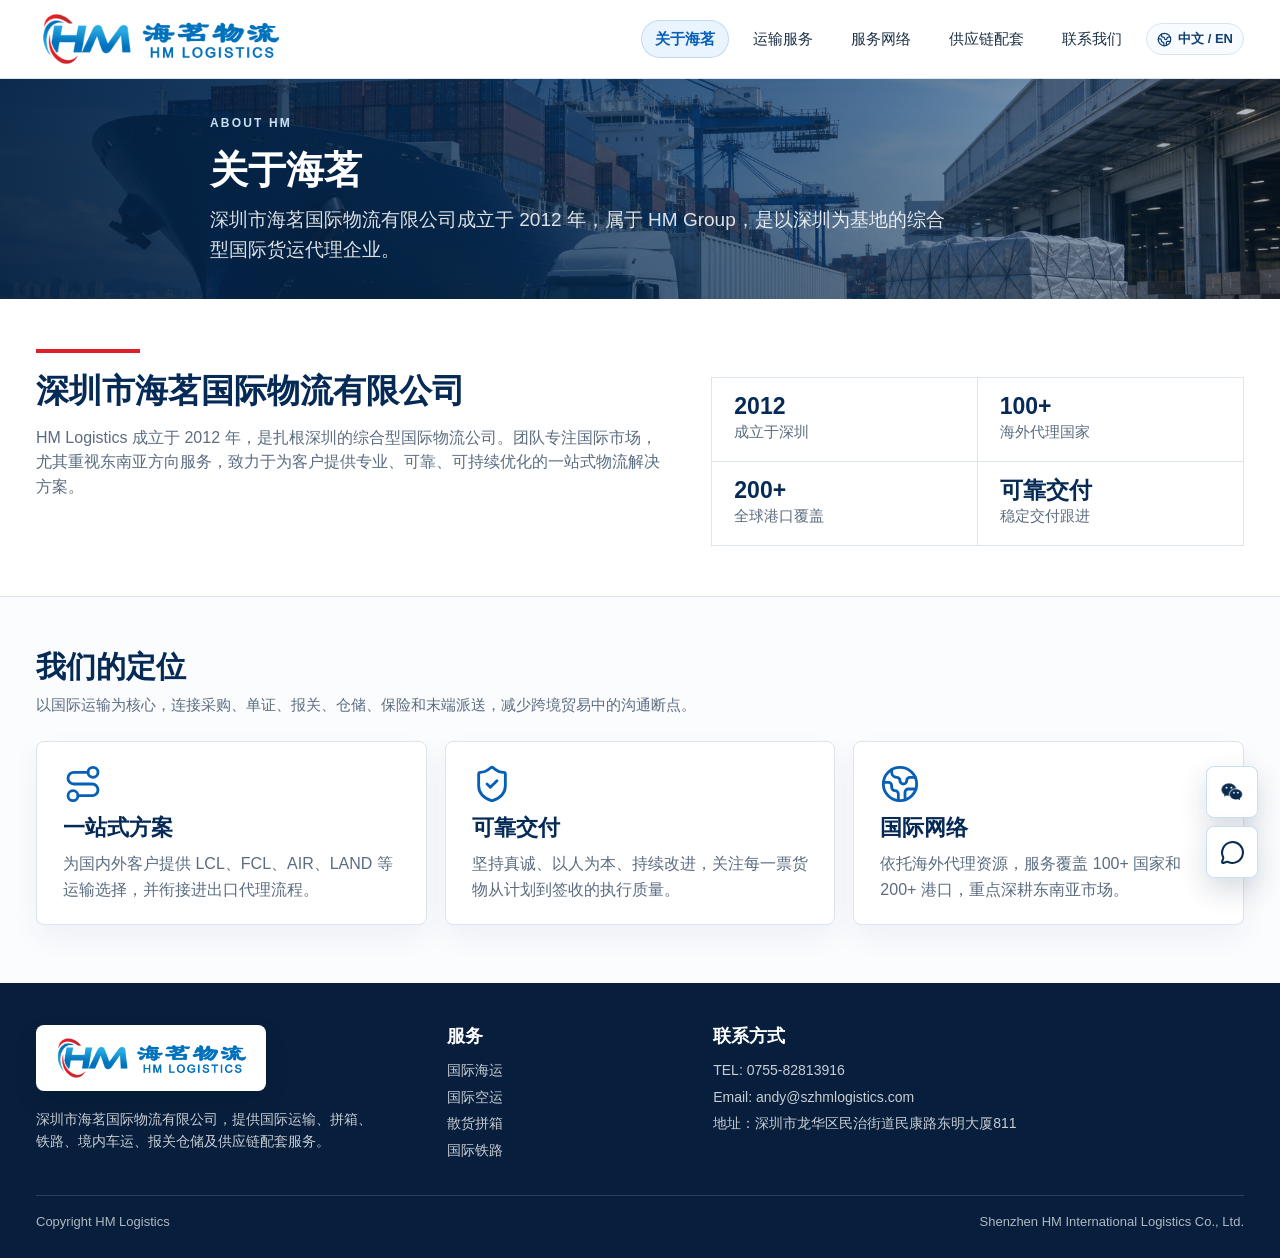
==== about.html @ 0b1e7215 "Publish HM Logistics preview site" ====
<!doctype html>
<html lang="zh-CN">
  <head>
    <meta charset="utf-8" />
    <meta name="viewport" content="width=device-width, initial-scale=1" />
    <title>关于海茗 - HM Logistics</title>
    <meta name="description" content="了解深圳市海茗国际物流有限公司的发展、定位、服务价值和国际货代能力。" />
    <link rel="stylesheet" href="./styles.css?v=20260708-flow5" />
  </head>
  <body data-page="about" data-title-key="titleAbout">
    <header class="site-header" data-header>
      <div class="utility-bar">
        <div class="container utility-inner">
          <a href="contact.html#quote" class="utility-link">
            <i data-lucide="file-pen-line" aria-hidden="true"></i>
            <span data-i18n="utilityQuote">在线询价</span>
          </a>
          <a href="services.html" class="utility-link">
            <i data-lucide="package-search" aria-hidden="true"></i>
            <span data-i18n="utilityTrack">服务范围</span>
          </a>
          <a href="tel:075582813916" class="utility-link strong">
            <i data-lucide="phone" aria-hidden="true"></i>
            <span>0755-82813916</span>
          </a>
          <button class="lang-toggle" type="button" data-lang-toggle>
            <i data-lucide="globe-2" aria-hidden="true"></i>
            <span data-i18n="langLabel">中文 / EN</span>
          </button>
        </div>
      </div>
      <div class="container main-nav">
        <a class="brand" href="index.html" aria-label="HM Logistics">
          <img src="./assets/hm-logo.png" alt="HM Logistics 海茗物流" />
        </a>
        <button class="menu-toggle" type="button" data-menu-toggle aria-label="Open navigation">
          <i data-lucide="menu" aria-hidden="true"></i>
        </button>
        <nav class="nav-links" data-nav>
          <a href="about.html" data-route="about" data-i18n="navAbout">关于海茗</a>
          <a href="services.html" data-route="services" data-i18n="navTransport">运输服务</a>
          <a href="network.html" data-route="network" data-i18n="navNetwork">服务网络</a>
          <a href="support.html" data-route="support" data-i18n="navSupport">供应链配套</a>
          <a href="contact.html" data-route="contact" data-i18n="navContact">联系我们</a>
          <button class="lang-toggle nav-language" type="button" data-lang-toggle>
            <i data-lucide="globe-2" aria-hidden="true"></i>
            <span data-i18n="langLabel">中文 / EN</span>
          </button>
        </nav>
      </div>
    </header>

    <main>
      <section class="page-hero" aria-labelledby="about-title">
        <img class="hero-bg" src="./assets/hero-logistics-network.png" alt="" />
        <div class="hero-shade" aria-hidden="true"></div>
        <div class="container page-hero-inner">
          <p class="eyebrow" data-i18n="aboutEyebrow">ABOUT HM</p>
          <h1 id="about-title" data-i18n="aboutPageTitle">关于海茗</h1>
          <p data-i18n="aboutPageLead">
            深圳市海茗国际物流有限公司成立于 2012 年，属于 HM Group，是以深圳为基地的综合型国际货运代理企业。
          </p>
        </div>
      </section>

      <section class="about-section">
        <div class="container about-grid">
          <div class="about-copy">
            <span class="section-mark"></span>
            <h2 data-i18n="aboutTitle">深圳市海茗国际物流有限公司</h2>
            <p data-i18n="aboutText">
              HM Logistics 成立于 2012 年，是扎根深圳的综合型国际物流公司。团队专注国际市场，尤其重视东南亚方向服务，致力于为客户提供专业、可靠、可持续优化的一站式物流解决方案。
            </p>
          </div>
          <div class="credential-grid">
            <div>
              <strong data-i18n="credentialHistory">2012</strong>
              <span data-i18n="credentialHistoryText">成立于深圳</span>
            </div>
            <div>
              <strong data-i18n="credentialForwarder">100+</strong>
              <span data-i18n="credentialForwarderText">海外代理国家</span>
            </div>
            <div>
              <strong data-i18n="credentialSea">200+</strong>
              <span data-i18n="credentialSeaText">全球港口覆盖</span>
            </div>
            <div>
              <strong data-i18n="credentialValue">可靠交付</strong>
              <span data-i18n="credentialValueText">稳定交付跟进</span>
            </div>
          </div>
        </div>
      </section>

      <section class="services-section">
        <div class="container section-heading">
          <span class="section-mark"></span>
          <div>
            <h2 data-i18n="aboutPositionTitle">我们的定位</h2>
            <p data-i18n="aboutPositionLead">以国际运输为核心，连接采购、单证、报关、仓储、保险和末端派送，减少跨境贸易中的沟通断点。</p>
          </div>
        </div>
        <div class="container value-grid">
          <article>
            <i data-lucide="route" aria-hidden="true"></i>
            <h3 data-i18n="valueOneStop">一站式方案</h3>
            <p data-i18n="valueOneStopText">为国内外客户提供 LCL、FCL、AIR、LAND 等运输选择，并衔接进出口代理流程。</p>
          </article>
          <article>
            <i data-lucide="shield-check" aria-hidden="true"></i>
            <h3 data-i18n="valueReliable">可靠交付</h3>
            <p data-i18n="valueReliableText">坚持真诚、以人为本、持续改进，关注每一票货物从计划到签收的执行质量。</p>
          </article>
          <article>
            <i data-lucide="globe-2" aria-hidden="true"></i>
            <h3 data-i18n="valueGlobal">国际网络</h3>
            <p data-i18n="valueGlobalText">依托海外代理资源，服务覆盖 100+ 国家和 200+ 港口，重点深耕东南亚市场。</p>
          </article>
        </div>
      </section>
    </main>

    <footer class="site-footer">
      <div class="container footer-grid">
        <div>
          <div class="footer-brand">
            <img src="./assets/hm-logo.png" alt="HM Logistics 海茗物流" />
          </div>
          <p data-i18n="footerText">深圳市海茗国际物流有限公司，提供国际运输、拼箱、<br>铁路、境内车运、报关仓储及供应链配套服务。</p>
        </div>
        <div>
          <h3 data-i18n="footerServices">服务</h3>
          <a href="services.html#ocean" data-i18n="footerOcean">国际海运</a>
          <a href="services.html#air" data-i18n="footerAir">国际空运</a>
          <a href="services.html#lcl" data-i18n="footerLcl">散货拼箱</a>
          <a href="services.html#rail" data-i18n="footerRail">国际铁路</a>
        </div>
        <div>
          <h3 data-i18n="footerContact">联系方式</h3>
          <p>TEL: 0755-82813916</p>
          <p>Email: andy@szhmlogistics.com</p>
          <p data-i18n="footerAddress">地址：深圳市龙华区民治街道民康路东明大厦811</p>
        </div>
      </div>
      <div class="container footer-bottom">
        <span>Copyright HM Logistics</span>
        <span>Shenzhen HM International Logistics Co., Ltd.</span>
      </div>
    </footer>

    <script src="./assets/lucide.min.js"></script>
    <script src="./script.js?v=20260708-flow5"></script>
  </body>
</html>
---- styles.css ----
﻿:root {
  --ink: #062a56;
  --ink-2: #113f72;
  --muted: #5b6c80;
  --soft: #f4f7fa;
  --line: #dbe4ef;
  --white: #ffffff;
  --blue: #075fb7;
  --blue-2: #0b74d1;
  --red: #de1f2b;
  --shadow: 0 18px 48px rgba(3, 29, 61, 0.16);
  --radius: 8px;
  --container: 1320px;
}

* {
  box-sizing: border-box;
}

html {
  scroll-behavior: smooth;
}

section[id],
article[id],
#contact {
  scroll-margin-top: 132px;
}

body {
  margin: 0;
  background: var(--white);
  color: #172b3f;
  font-family: "Inter", "Segoe UI", "Microsoft YaHei", "PingFang SC", Arial, sans-serif;
  font-size: 16px;
  line-height: 1.6;
  letter-spacing: 0;
}

body.nav-open {
  overflow: hidden;
}

a {
  color: inherit;
  text-decoration: none;
}

button,
input,
select,
textarea {
  font: inherit;
}

button {
  cursor: pointer;
}

img {
  max-width: 100%;
  display: block;
}

.container {
  width: min(var(--container), calc(100% - 72px));
  margin: 0 auto;
}

.site-header {
  position: sticky;
  top: 0;
  z-index: 50;
  background: rgba(255, 255, 255, 0.98);
  border-bottom: 1px solid var(--line);
}

.utility-bar {
  border-bottom: 1px solid rgba(219, 228, 239, 0.78);
  background: #fbfdff;
}

.utility-inner {
  display: flex;
  justify-content: flex-end;
  align-items: center;
  gap: 28px;
  min-height: 40px;
}

.utility-link,
.lang-toggle {
  display: inline-flex;
  align-items: center;
  gap: 8px;
  border: 0;
  background: transparent;
  color: #274968;
  font-size: 14px;
  white-space: nowrap;
}

.utility-link svg,
.lang-toggle svg {
  width: 17px;
  height: 17px;
  stroke-width: 2;
}

.utility-link.strong {
  color: var(--ink);
  font-weight: 700;
}

.main-nav {
  display: flex;
  align-items: center;
  justify-content: space-between;
  min-height: 82px;
}

.brand {
  display: inline-flex;
  align-items: center;
  gap: 12px;
  min-width: 250px;
}

.brand img {
  width: 82px;
  height: auto;
}

.brand-wordmark {
  display: grid;
  gap: 2px;
  line-height: 1.08;
}

.brand-wordmark strong {
  color: var(--ink);
  font-size: 20px;
  letter-spacing: 0.04em;
  white-space: nowrap;
}

.brand-wordmark small {
  color: #41617d;
  font-size: 13px;
  font-weight: 800;
  white-space: nowrap;
}

.nav-links {
  display: flex;
  align-items: center;
  gap: 46px;
  color: #1d3147;
  font-size: 16px;
}

.nav-links a {
  position: relative;
  padding: 30px 0;
}

.nav-links a::after {
  position: absolute;
  left: 0;
  bottom: 22px;
  width: 0;
  height: 2px;
  background: var(--red);
  content: "";
  transition: width 0.18s ease;
}

.nav-links a:hover::after,
.nav-links a:focus-visible::after {
  width: 100%;
}

.nav-links a[aria-current="page"] {
  color: var(--ink);
  font-weight: 800;
}

.nav-links a[aria-current="page"]::after {
  width: 100%;
}

.menu-toggle {
  display: none;
  width: 42px;
  height: 42px;
  align-items: center;
  justify-content: center;
  border: 1px solid var(--line);
  border-radius: var(--radius);
  background: var(--white);
  color: var(--ink);
}

.hero {
  position: relative;
  min-height: 690px;
  overflow: hidden;
  color: var(--white);
}

.hero-bg {
  position: absolute;
  inset: 0;
  width: 100%;
  height: 100%;
  object-fit: cover;
  object-position: center;
}

.hero-shade {
  position: absolute;
  inset: 0;
  background:
    linear-gradient(90deg, rgba(2, 29, 61, 0.86) 0%, rgba(3, 38, 76, 0.66) 42%, rgba(3, 38, 76, 0.12) 73%),
    linear-gradient(0deg, rgba(0, 15, 34, 0.2), rgba(0, 15, 34, 0.04));
}

.hero-grid {
  position: relative;
  z-index: 1;
  display: grid;
  grid-template-columns: minmax(0, 1fr) 245px;
  min-height: 690px;
  align-items: stretch;
}

.hero-copy {
  align-self: center;
  max-width: 760px;
  padding: 72px 0;
}

.eyebrow {
  margin: 0 0 18px;
  color: #9cc7ee;
  font-size: 13px;
  font-weight: 800;
  letter-spacing: 0.14em;
}

.hero h1 {
  margin: 0;
  font-size: clamp(42px, 5.1vw, 76px);
  line-height: 1.08;
  font-weight: 800;
  letter-spacing: 0;
}

.hero-subtitle {
  max-width: 680px;
  margin: 24px 0 42px;
  color: rgba(255, 255, 255, 0.9);
  font-size: clamp(18px, 2vw, 24px);
  line-height: 1.62;
}

.hero-actions {
  display: flex;
  flex-wrap: wrap;
  gap: 24px;
}

.btn {
  display: inline-flex;
  align-items: center;
  justify-content: center;
  gap: 14px;
  min-height: 58px;
  padding: 0 32px;
  border-radius: var(--radius);
  border: 1px solid transparent;
  font-weight: 800;
  line-height: 1;
  transition: transform 0.18s ease, background 0.18s ease, border-color 0.18s ease;
}

.btn:hover,
.btn:focus-visible {
  transform: translateY(-1px);
}

.btn svg {
  width: 20px;
  height: 20px;
}

.btn.primary {
  background: var(--blue);
  color: var(--white);
  box-shadow: 0 16px 34px rgba(7, 95, 183, 0.32);
}

.btn.primary:hover {
  background: #034f9b;
}

.btn:disabled,
.btn[aria-busy="true"] {
  cursor: progress;
  opacity: 0.68;
  transform: none;
}

.btn.ghost {
  border-color: rgba(255, 255, 255, 0.76);
  color: var(--white);
  background: rgba(1, 22, 50, 0.1);
}

.btn.outline {
  color: var(--ink);
  border-color: #b8c8dc;
  background: var(--white);
}

.btn.compact {
  min-height: 48px;
  padding: 0 24px;
}

.quick-rail {
  display: grid;
  background: rgba(4, 47, 91, 0.94);
  border-left: 1px solid rgba(255, 255, 255, 0.18);
}

.quick-action {
  display: flex;
  min-height: 154px;
  flex-direction: column;
  align-items: center;
  justify-content: center;
  gap: 8px;
  border: 0;
  border-bottom: 1px solid rgba(255, 255, 255, 0.28);
  background: transparent;
  color: var(--white);
  text-align: center;
}

a.quick-action {
  text-decoration: none;
}

.quick-action:last-child {
  border-bottom: 0;
}

.quick-action:hover,
.quick-action:focus-visible {
  background: rgba(255, 255, 255, 0.08);
}

.quick-action svg {
  width: 42px;
  height: 42px;
  stroke-width: 1.6;
}

.quick-action strong {
  display: block;
  font-size: 18px;
}

.quick-action span {
  color: rgba(255, 255, 255, 0.82);
  font-size: 13px;
}

.tool-strip {
  background: #f8fbff;
  border-bottom: 1px solid var(--line);
}

.tool-grid {
  display: grid;
  grid-template-columns: minmax(280px, 0.8fr) minmax(0, 1.6fr);
  gap: 48px;
  align-items: center;
  padding: 42px 0;
}

.tool-copy h2,
.network-copy h2,
.section-heading h2,
.about-copy h2,
.partners-inner h2,
.quote-copy h2 {
  margin: 0;
  color: var(--ink);
  font-size: clamp(28px, 3vw, 42px);
  line-height: 1.22;
  font-weight: 800;
}

.tool-copy p,
.network-copy p,
.section-heading p,
.about-copy p,
.partners-inner p,
.quote-copy p {
  margin: 16px 0 0;
  color: var(--muted);
}

.section-mark {
  display: block;
  width: 104px;
  height: 4px;
  margin-bottom: 18px;
  background: var(--red);
}

.track-form {
  display: grid;
  grid-template-columns: 1fr 0.8fr auto;
  gap: 16px;
  align-items: end;
  padding: 20px;
  border: 1px solid var(--line);
  border-radius: var(--radius);
  background: var(--white);
  box-shadow: 0 12px 30px rgba(15, 56, 96, 0.08);
}

label {
  display: grid;
  gap: 7px;
  color: #31485f;
  font-size: 14px;
  font-weight: 700;
}

input,
select,
textarea {
  width: 100%;
  border: 1px solid #cfdbe8;
  border-radius: var(--radius);
  background: var(--white);
  color: #18314a;
  outline: 0;
}

input,
select {
  height: 48px;
  padding: 0 14px;
}

textarea {
  resize: vertical;
  padding: 12px 14px;
}

input:focus,
select:focus,
textarea:focus {
  border-color: var(--blue);
  box-shadow: 0 0 0 3px rgba(7, 95, 183, 0.12);
}

.form-note {
  grid-column: 1 / -1;
  margin: 0;
  color: #68798b;
  font-size: 13px;
}

.network-section {
  padding: 86px 0 70px;
  background: var(--white);
}

.network-grid {
  display: grid;
  grid-template-columns: 340px minmax(0, 1fr);
  gap: 64px;
  align-items: center;
}

.map-wrap {
  position: relative;
  min-height: 410px;
}

.map-wrap img {
  position: relative;
  z-index: 0;
  display: block;
  width: 100%;
  height: 430px;
  object-fit: contain;
  object-position: center;
}

.route-animation {
  position: absolute;
  z-index: 1;
  top: 50%;
  left: 0;
  width: 100%;
  height: auto;
  aspect-ratio: 1896 / 830;
  transform: translateY(-50%);
  pointer-events: none;
}

.map-label-layer {
  position: absolute;
  z-index: 3;
  top: 50%;
  left: 0;
  width: 100%;
  height: auto;
  aspect-ratio: 1896 / 830;
  transform: translateY(-50%);
  pointer-events: none;
}

.route-path {
  fill: none;
  stroke: transparent;
  stroke-width: 1;
}

.route-dot {
  fill: var(--red);
  filter: drop-shadow(0 0 8px rgba(222, 31, 43, 0.55));
}

.origin-pulse {
  fill: none;
  stroke: var(--red);
  stroke-width: 4;
  opacity: 0.72;
}

.map-label,
.origin-pin {
  position: absolute;
  z-index: 3;
  border-radius: var(--radius);
  background: var(--ink);
  color: var(--white);
  padding: 9px 14px;
  font-size: 14px;
  font-weight: 800;
  line-height: 1.18;
  box-shadow: var(--shadow);
}

.label-europe {
  top: 18%;
  left: 48%;
}

.label-me {
  top: 42%;
  left: 54%;
}

.label-americas {
  top: 52%;
  left: 24%;
}

.label-africa {
  top: 63%;
  left: 43%;
}

.label-sea {
  top: 62%;
  left: 67%;
  right: auto;
}

.origin-pin {
  top: 42%;
  right: auto;
  left: 79%;
  background: var(--white);
  color: var(--ink);
  border: 1px solid var(--line);
}

.map-label .label-zh,
.map-label .label-en,
.origin-pin .label-zh,
.origin-pin .label-en {
  display: block;
  color: inherit;
  font-size: inherit;
  font-weight: inherit;
}

html[lang="zh-CN"] .label-en,
html[lang="en"] .label-zh {
  display: none;
}

.proof-grid {
  display: grid;
  grid-template-columns: repeat(4, 1fr);
  margin-top: 54px;
  border-top: 1px solid var(--line);
  border-bottom: 1px solid var(--line);
}

.proof-item {
  display: grid;
  grid-template-columns: 56px 1fr;
  column-gap: 20px;
  align-items: center;
  min-height: 136px;
  padding: 24px 30px;
  border-right: 1px solid var(--line);
}

.proof-item:last-child {
  border-right: 0;
}

.proof-item svg {
  grid-row: span 3;
  width: 50px;
  height: 50px;
  color: var(--ink);
  stroke-width: 1.5;
}

.proof-item strong {
  color: var(--ink);
  font-size: 36px;
  line-height: 1;
}

.proof-item span {
  color: #263d55;
  font-weight: 700;
}

.proof-item small {
  color: var(--muted);
}

body[data-page="network"] .network-section {
  padding-top: 50px;
}

body[data-page="network"] .network-grid {
  align-items: start;
}

body[data-page="network"] .network-copy p {
  line-height: 1.74;
}

body[data-page="network"] .proof-grid {
  margin-top: 30px;
}

body[data-page="network"] .proof-item {
  grid-template-columns: 46px 1fr;
  column-gap: 18px;
  min-height: 104px;
  padding: 16px 28px;
}

body[data-page="network"] .proof-item svg {
  width: 40px;
  height: 40px;
}

body[data-page="network"] .proof-item strong {
  font-size: 30px;
}

body[data-page="network"] .proof-item span {
  line-height: 1.3;
}

html[lang="en"] body[data-page="network"] .proof-item small {
  display: none;
}

.services-section {
  padding: 72px 0;
  background: #fbfcfe;
}

.section-heading {
  display: flex;
  gap: 48px;
  align-items: flex-end;
  margin-bottom: 34px;
}

.service-list {
  border: 1px solid var(--line);
  background: var(--white);
}

.service-row {
  display: grid;
  grid-template-columns: 80px 240px minmax(0, 1fr) 120px;
  gap: 32px;
  align-items: center;
  min-height: 132px;
  padding: 26px 42px;
  border-bottom: 1px solid var(--line);
}

.service-row:last-child {
  border-bottom: 0;
}

.service-row:hover {
  background: #f7fbff;
}

.service-row > svg {
  width: 62px;
  height: 62px;
  color: var(--ink);
  stroke-width: 1.45;
}

.service-row h3 {
  margin: 0;
  color: var(--ink);
  font-size: 22px;
  line-height: 1.24;
}

.service-row span {
  color: var(--ink-2);
  font-size: 14px;
}

.service-row p {
  margin: 0;
  color: #52677c;
}

.service-row a {
  display: inline-flex;
  justify-content: flex-end;
  color: var(--ink-2);
  font-weight: 800;
}

.about-section {
  padding: 78px 0;
  background: var(--ink);
  color: var(--white);
}

.about-grid {
  display: grid;
  grid-template-columns: minmax(0, 1.08fr) minmax(420px, 0.92fr);
  gap: 60px;
  align-items: center;
}

.about-copy h2,
.about-copy p {
  color: var(--white);
}

.about-copy p {
  color: rgba(255, 255, 255, 0.78);
  max-width: 760px;
}

.credential-grid {
  display: grid;
  grid-template-columns: repeat(2, 1fr);
  border: 1px solid rgba(255, 255, 255, 0.18);
}

.credential-grid div {
  min-height: 126px;
  padding: 28px;
  border-right: 1px solid rgba(255, 255, 255, 0.18);
  border-bottom: 1px solid rgba(255, 255, 255, 0.18);
}

.credential-grid div:nth-child(2n) {
  border-right: 0;
}

.credential-grid div:nth-last-child(-n + 2) {
  border-bottom: 0;
}

.credential-grid strong {
  display: block;
  font-size: 26px;
  line-height: 1.1;
}

.credential-grid span {
  color: #b9d2ec;
}

.partners-section {
  padding: 60px 0;
  background: var(--white);
}

.partners-inner {
  display: grid;
  grid-template-columns: 330px minmax(0, 1fr);
  gap: 58px;
  align-items: center;
}

.partner-list {
  display: grid;
  grid-template-columns: repeat(6, 1fr);
  border: 1px solid var(--line);
}

.support-list {
  grid-template-columns: repeat(5, 1fr);
}

.partner-list span {
  display: flex;
  align-items: center;
  justify-content: center;
  min-height: 98px;
  padding: 10px;
  border-right: 1px solid var(--line);
  color: var(--ink);
  font-size: 20px;
  font-weight: 800;
}

.partner-list span:last-child {
  border-right: 0;
}

.quote-section {
  padding: 50px 0 64px;
  background: #f4f7fa;
}

.quote-grid {
  display: grid;
  grid-template-columns: 0.85fr 1.15fr;
  gap: 40px;
  align-items: start;
}

body[data-page="contact"] .quote-grid {
  align-items: stretch;
}

body[data-page="contact"] .quote-copy {
  display: flex;
  flex-direction: column;
}

body[data-page="contact"] .quote-copy > p {
  max-width: 420px;
  margin-bottom: 22px;
  line-height: 1.62;
}

html[lang="zh-CN"] body[data-page="contact"] .quote-copy h2 {
  max-width: 420px;
  line-height: 1.18;
}

html[lang="en"] body[data-page="contact"] .quote-copy h2,
html[lang="en"] body[data-page="contact"] .quote-copy > p {
  max-width: 440px;
}

.contact-card {
  display: grid;
  gap: 8px;
  max-width: 420px;
  margin-top: 22px;
  padding: 24px;
  background: var(--white);
  box-shadow: 0 14px 34px rgba(15, 56, 96, 0.08);
}

body[data-page="contact"] .contact-card {
  margin-top: auto;
}

.contact-card span {
  color: var(--muted);
  font-size: 14px;
  font-weight: 800;
}

.contact-card a {
  color: var(--ink);
  font-size: 20px;
  font-weight: 800;
  line-height: 1.32;
}

.contact-actions-panel {
  display: grid;
  grid-template-rows: auto 1fr;
  gap: 16px;
  padding: 24px;
  border: 1px solid var(--line);
  background: linear-gradient(180deg, #ffffff 0%, #f8fbff 100%);
  box-shadow: var(--shadow);
}

.contact-panel-head {
  max-width: none;
}

.contact-panel-head .section-mark {
  display: none;
}

.contact-panel-head .eyebrow {
  display: none;
}

.contact-panel-head h3 {
  margin: 0;
  color: var(--ink);
  font-size: 28px;
  line-height: 1.18;
  white-space: nowrap;
}

.contact-panel-head p:last-child {
  margin: 8px 0 0;
  color: var(--muted);
  font-size: 15px;
  line-height: 1.45;
  white-space: nowrap;
}

.contact-methods {
  display: grid;
  grid-template-columns: repeat(2, minmax(0, 1fr));
  gap: 14px;
  align-items: stretch;
}

.method-card {
  display: grid;
  grid-template-rows: auto 1fr auto;
  gap: 9px;
  justify-items: center;
  align-content: start;
  padding: 16px;
  border: 1px solid rgba(21, 108, 198, 0.16);
  border-radius: 8px;
  background: var(--white);
  text-align: center;
}

.method-card span,
.method-copy span {
  display: block;
  color: var(--muted);
  font-size: 13px;
  font-weight: 800;
  text-transform: uppercase;
}

.method-card strong,
.method-copy strong {
  display: block;
  margin-top: 6px;
  color: var(--ink);
  font-size: 21px;
  line-height: 1.18;
}

.method-card p,
.method-copy p {
  margin: 6px auto 0;
  color: var(--muted);
  font-size: 14px;
  line-height: 1.4;
}

.contact-qr {
  width: 100%;
  max-width: 198px;
  aspect-ratio: 1;
  object-fit: contain;
  border: 1px solid var(--line);
  border-radius: 8px;
  padding: 8px;
  background: var(--white);
}

.method-whatsapp {
  background: #f3f9ff;
}

.method-link {
  display: inline-flex;
  align-items: center;
  gap: 8px;
  color: var(--blue);
  font-size: 14px;
  font-weight: 800;
  text-decoration: none;
}

body[data-page="support"] .partners-section {
  padding: 50px 0 28px;
}

body[data-page="support"] .partners-inner {
  align-items: end;
  column-gap: 72px;
}

body[data-page="support"] .support-list {
  align-self: end;
  margin-bottom: 2px;
}

body[data-page="support"] .services-section {
  padding: 30px 0 66px;
}

body[data-page="support"] .partner-list span {
  min-height: 84px;
}

body[data-page="support"] .section-heading {
  display: block;
  margin-bottom: 22px;
}

body[data-page="support"] .services-section .section-mark {
  display: none;
}

body[data-page="support"] .section-heading h2 {
  font-size: clamp(22px, 2.15vw, 31px);
}

body[data-page="support"] .section-heading p {
  max-width: 760px;
  margin-top: 8px;
  font-size: 14px;
  line-height: 1.6;
}

body[data-page="support"] .value-grid {
  grid-template-columns: repeat(2, minmax(0, 1fr));
}

body[data-page="support"] .value-grid article {
  min-height: 210px;
}

body[data-page="services"] .services-section .section-heading {
  display: block;
}

body[data-page="services"] .services-section {
  padding-top: 50px;
}

body[data-page="services"] .services-section .section-heading h2 {
  margin-top: 0;
}

body[data-page="services"] .services-section .section-heading p {
  max-width: 820px;
}

.method-link:hover {
  color: var(--red);
}

.method-link svg {
  width: 17px;
  height: 17px;
}

.floating-contact {
  position: fixed;
  right: 22px;
  bottom: 22px;
  z-index: 50;
  display: grid;
  gap: 8px;
  width: 52px;
}

.floating-contact-btn {
  display: inline-flex;
  align-items: center;
  justify-content: center;
  width: 52px;
  min-height: 52px;
  padding: 0;
  border: 1px solid rgba(21, 108, 198, 0.22);
  border-radius: 8px;
  background: rgba(255, 255, 255, 0.94);
  color: var(--ink);
  font: inherit;
  font-size: 14px;
  font-weight: 800;
  text-decoration: none;
  box-shadow: 0 12px 28px rgba(8, 36, 69, 0.16);
  backdrop-filter: blur(10px);
  cursor: pointer;
}

.floating-contact-btn span {
  display: none;
}

.floating-contact-btn:hover {
  border-color: rgba(21, 108, 198, 0.42);
  color: var(--blue);
}

.floating-contact-btn svg {
  width: 25px;
  height: 25px;
  color: #092b4e;
  stroke-width: 2;
}

.floating-contact-icon {
  width: 28px;
  height: 28px;
  object-fit: contain;
}

.floating-wechat {
  position: absolute;
  right: 0;
  bottom: calc(100% + 10px);
  display: none;
  width: 236px;
  padding: 14px;
  border: 1px solid var(--line);
  border-radius: 8px;
  background: var(--white);
  box-shadow: 0 18px 42px rgba(8, 36, 69, 0.18);
}

.floating-contact.is-open .floating-wechat {
  display: grid;
  gap: 8px;
}

.floating-wechat img {
  width: 100%;
  max-height: 260px;
  object-fit: contain;
  border: 1px solid var(--line);
  background: var(--white);
}

.floating-wechat strong {
  color: var(--ink);
  font-size: 16px;
}

.floating-wechat span {
  color: var(--muted);
  font-size: 13px;
  line-height: 1.45;
}

.form-row {
  display: grid;
  grid-template-columns: repeat(2, 1fr);
  gap: 18px;
}

.site-footer {
  background: #071f3c;
  color: rgba(255, 255, 255, 0.78);
  font-size: 14px;
}

.footer-grid {
  display: grid;
  grid-template-columns: minmax(310px, 0.82fr) minmax(142px, 0.34fr) minmax(540px, 1.32fr);
  gap: 34px;
  padding: 42px 0 28px;
}

.footer-brand {
  display: flex;
  align-items: center;
  gap: 14px;
  margin-bottom: 18px;
}

.footer-brand img {
  width: 88px;
  height: auto;
  padding: 8px;
  border-radius: var(--radius);
  background: var(--white);
}

.footer-brand strong,
.footer-brand span {
  display: block;
}

.footer-brand strong {
  color: var(--white);
  font-size: 22px;
  letter-spacing: 0.04em;
  line-height: 1.1;
}

.footer-brand span {
  color: rgba(255, 255, 255, 0.74);
  font-weight: 800;
}

.footer-grid h3 {
  margin: 0 0 12px;
  color: var(--white);
  font-size: 18px;
  line-height: 1.25;
}

.footer-grid a,
.footer-grid p {
  display: block;
  margin: 5px 0;
  color: rgba(255, 255, 255, 0.78);
  font-size: 14px;
  line-height: 1.55;
}

.footer-grid a:hover,
.footer-grid a:focus-visible {
  color: var(--white);
}

.footer-grid > div:last-child {
  margin-left: 76px;
}

.footer-bottom {
  display: flex;
  justify-content: space-between;
  gap: 18px;
  padding: 16px 0 26px;
  border-top: 1px solid rgba(255, 255, 255, 0.14);
  color: rgba(255, 255, 255, 0.68);
  font-size: 13px;
}

.page-hero {
  position: relative;
  overflow: hidden;
  min-height: 360px;
  color: var(--white);
  background: var(--ink);
}

.page-hero .hero-bg {
  filter: saturate(0.92) contrast(0.95);
}

.page-hero .hero-shade {
  background:
    linear-gradient(90deg, rgba(3, 31, 64, 0.9) 0%, rgba(5, 47, 91, 0.66) 54%, rgba(5, 47, 91, 0.22) 100%),
    linear-gradient(0deg, rgba(0, 15, 34, 0.2), rgba(0, 15, 34, 0.04));
}

.page-hero-inner {
  position: relative;
  z-index: 1;
  display: grid;
  align-content: center;
  min-height: 360px;
  max-width: 860px;
  padding: 64px 0;
}

.page-hero h1 {
  margin: 0;
  font-size: clamp(40px, 5vw, 64px);
  line-height: 1.1;
  font-weight: 800;
}

.page-hero p:last-child {
  max-width: 740px;
  margin: 18px 0 0;
  color: rgba(255, 255, 255, 0.86);
  font-size: clamp(17px, 2vw, 22px);
}

.section-cta {
  margin-top: 28px;
}

.value-grid {
  display: grid;
  grid-template-columns: repeat(3, 1fr);
  gap: 18px;
}

.value-grid article {
  display: grid;
  align-content: start;
  gap: 14px;
  min-height: 248px;
  padding: 30px;
  border: 1px solid var(--line);
  border-radius: var(--radius);
  background: var(--white);
  box-shadow: 0 12px 28px rgba(15, 56, 96, 0.06);
}

.value-grid svg {
  width: 44px;
  height: 44px;
  color: var(--blue);
  stroke-width: 1.7;
}

.value-grid h3 {
  margin: 0;
  color: var(--ink);
  font-size: 22px;
  line-height: 1.25;
}

.value-grid p {
  margin: 0;
  color: var(--muted);
}

@media (max-width: 1120px) {
  .container {
    width: min(100% - 44px, var(--container));
  }

  .nav-links {
    gap: 24px;
  }

  .hero-grid {
    grid-template-columns: 1fr;
  }

  .quick-rail {
    grid-template-columns: repeat(4, 1fr);
    align-self: end;
  }

  .quick-action {
    min-height: 118px;
  }

  .network-grid,
  .about-grid,
  .partners-inner,
  .quote-grid,
  .value-grid {
    grid-template-columns: 1fr;
  }

  .proof-grid {
    grid-template-columns: repeat(2, 1fr);
  }

  .proof-item:nth-child(2n) {
    border-right: 0;
  }

  .service-row {
    grid-template-columns: 68px 210px minmax(0, 1fr);
  }

  .service-row a {
    grid-column: 2 / -1;
    justify-content: flex-start;
  }
}

@media (max-width: 820px) {
  .utility-inner {
    justify-content: flex-end;
    gap: 16px;
  }

  .utility-link:not(.strong) {
    display: none;
  }

  .main-nav {
    min-height: 74px;
  }

  .brand {
    min-width: auto;
  }

  .brand img {
    width: 72px;
  }

  .brand-wordmark strong {
    font-size: 17px;
  }

  .brand-wordmark small {
    font-size: 12px;
  }

  .menu-toggle {
    display: inline-flex;
  }

  .nav-links {
    position: fixed;
    top: 114px;
    left: 22px;
    right: 22px;
    display: none;
    flex-direction: column;
    align-items: stretch;
    gap: 0;
    padding: 14px;
    border: 1px solid var(--line);
    background: var(--white);
    box-shadow: var(--shadow);
  }

  body.nav-open .nav-links {
    display: flex;
  }

  .nav-links a {
    padding: 14px;
  }

  .nav-links a::after {
    bottom: 8px;
  }

  .hero {
    min-height: auto;
  }

  .hero-grid {
    min-height: 650px;
  }

  .hero-copy {
    padding: 54px 0 24px;
  }

  .hero-actions,
  .quick-rail,
  .track-form,
  .section-heading,
  .form-row,
  .footer-bottom {
    grid-template-columns: 1fr;
    flex-direction: column;
  }

  .quick-rail {
    margin-bottom: 24px;
  }

  .quick-action {
    min-height: 94px;
  }

  .tool-grid {
    grid-template-columns: 1fr;
    gap: 24px;
  }

  .network-section,
  .services-section,
  .quote-section {
    padding: 58px 0;
  }

  .map-wrap {
    min-height: 330px;
  }

  .map-wrap img {
    height: 330px;
  }

  .route-animation {
    height: auto;
  }

  .map-label-layer {
    position: static;
    width: auto;
    aspect-ratio: auto;
    transform: none;
  }

  .map-label,
  .origin-pin {
    position: static;
    display: inline-block;
    margin: 8px 8px 0 0;
  }

  .proof-grid,
  .partner-list,
  .footer-grid {
    grid-template-columns: 1fr;
  }

  .proof-item,
  .partner-list span {
    border-right: 0;
    border-bottom: 1px solid var(--line);
  }

  .service-row {
    grid-template-columns: 54px 1fr;
    gap: 18px;
    padding: 24px;
  }

  .service-row > p,
  .service-row > a {
    grid-column: 1 / -1;
  }

  .credential-grid {
    grid-template-columns: 1fr;
  }

  .credential-grid div,
  .credential-grid div:nth-child(2n),
  .credential-grid div:nth-last-child(-n + 2) {
    border-right: 0;
    border-bottom: 1px solid rgba(255, 255, 255, 0.18);
  }

  .credential-grid div:last-child {
    border-bottom: 0;
  }

  .page-hero,
  .page-hero-inner {
    min-height: 300px;
  }

  .page-hero-inner {
    padding: 48px 0;
  }

  .value-grid article {
    min-height: auto;
  }
}

@media (max-width: 520px) {
  .container {
    width: calc(100% - 30px);
  }

  .utility-inner {
    min-height: 38px;
  }

  .utility-link,
  .lang-toggle {
    font-size: 13px;
  }

  .lang-toggle span {
    display: none;
  }

  .brand-wordmark small {
    display: none;
  }

  .hero h1 {
    font-size: 38px;
  }

  .hero-subtitle {
    font-size: 17px;
  }

  .btn {
    width: 100%;
    min-height: 54px;
  }

  .contact-actions-panel {
    padding: 22px;
  }
}

/* Aesthetic refresh: calmer carrier-style homepage rhythm */
.site-header {
  box-shadow: 0 8px 28px rgba(6, 42, 86, 0.05);
}

.utility-inner {
  min-height: 34px;
  gap: 24px;
}

.utility-link,
.lang-toggle {
  font-size: 13px;
}

.main-nav {
  min-height: 76px;
}

.brand {
  min-width: 245px;
}

.brand img {
  width: 78px;
}

.nav-links {
  gap: 38px;
  font-size: 15px;
}

.nav-links a {
  padding: 27px 0;
}

.nav-links a::after {
  bottom: 20px;
}

.hero {
  min-height: 600px;
}

.hero-bg {
  object-position: center 48%;
  filter: saturate(0.94) contrast(0.96);
}

.hero-shade {
  background:
    linear-gradient(90deg, rgba(3, 31, 64, 0.82) 0%, rgba(5, 47, 91, 0.62) 44%, rgba(5, 47, 91, 0.12) 76%),
    linear-gradient(0deg, rgba(0, 15, 34, 0.26), rgba(0, 15, 34, 0.02));
}

.hero-grid {
  grid-template-columns: 1fr;
  min-height: 600px;
  align-items: center;
}

.hero-copy {
  max-width: 710px;
  padding: 80px 0 146px;
}

.eyebrow {
  margin-bottom: 16px;
  color: #c8def3;
  font-size: 12px;
  letter-spacing: 0.18em;
}

.hero h1 {
  max-width: 690px;
  font-size: clamp(40px, 4.25vw, 62px);
  line-height: 1.12;
}

.hero-subtitle {
  max-width: 620px;
  margin: 20px 0 34px;
  font-size: clamp(17px, 1.45vw, 21px);
  line-height: 1.58;
}

.btn {
  min-height: 52px;
  padding: 0 26px;
}

.quick-rail {
  position: absolute;
  right: 0;
  bottom: 34px;
  z-index: 2;
  width: min(620px, 100%);
  grid-template-columns: repeat(4, 1fr);
  overflow: hidden;
  border: 1px solid rgba(219, 228, 239, 0.92);
  border-radius: var(--radius);
  background: rgba(255, 255, 255, 0.96);
  box-shadow: 0 20px 50px rgba(5, 31, 62, 0.2);
}

.quick-action {
  min-height: 104px;
  gap: 6px;
  border-right: 1px solid var(--line);
  border-bottom: 0;
  background: transparent;
  color: var(--ink);
}

.quick-action:last-child {
  border-right: 0;
}

.quick-action:hover,
.quick-action:focus-visible {
  background: #f4f9ff;
}

.quick-action svg {
  width: 30px;
  height: 30px;
  color: var(--blue);
  stroke-width: 1.75;
}

.quick-action strong {
  font-size: 15px;
  line-height: 1.25;
}

.quick-action span {
  color: #60768a;
  font-size: 12px;
}

.tool-strip {
  background: #f5f8fb;
}

.tool-grid {
  grid-template-columns: minmax(250px, 0.7fr) minmax(0, 1.45fr);
  gap: 38px;
  padding: 34px 0;
}

.tool-copy h2,
.network-copy h2,
.section-heading h2,
.about-copy h2,
.partners-inner h2,
.quote-copy h2 {
  font-size: clamp(26px, 2.7vw, 38px);
}

.track-form {
  padding: 18px;
  box-shadow: 0 12px 32px rgba(15, 56, 96, 0.06);
}

.network-section {
  padding: 74px 0 62px;
}

.proof-grid {
  margin-top: 42px;
}

.proof-item {
  min-height: 118px;
  padding: 22px 28px;
}

.proof-item svg {
  width: 42px;
  height: 42px;
}

.proof-item strong {
  font-size: 32px;
}

.services-section {
  padding: 74px 0;
}

.service-row {
  grid-template-columns: 58px 220px minmax(0, 1fr) 112px;
  min-height: 112px;
  gap: 28px;
  padding: 22px 34px;
}

.service-row > svg {
  width: 46px;
  height: 46px;
}

.service-row h3 {
  font-size: 20px;
}

.service-row a {
  font-size: 15px;
}

@media (max-width: 1120px) {
  .quick-rail {
    right: 22px;
    bottom: 26px;
    left: 22px;
    width: auto;
  }

  .hero-copy {
    padding-bottom: 150px;
  }
}

@media (max-width: 820px) {
  section[id],
  article[id],
  #contact {
    scroll-margin-top: 112px;
  }

  .main-nav {
    min-height: 68px;
  }

  .nav-links {
    top: 102px;
  }

  .hero {
    min-height: auto;
  }

  .hero-grid {
    display: block;
    min-height: auto;
  }

  .hero-copy {
    max-width: none;
    padding: 42px 0 22px;
  }

  .hero-actions {
    gap: 12px;
  }

  .quick-rail {
    position: relative;
    right: auto;
    bottom: auto;
    left: auto;
    width: 100%;
    grid-template-columns: repeat(2, 1fr);
    margin: 0 0 28px;
  }

  .quick-action {
    min-height: 88px;
  }

  .quick-action:nth-child(2n) {
    border-right: 0;
  }

  .quick-action:nth-child(-n + 2) {
    border-bottom: 1px solid var(--line);
  }

  .tool-grid {
    grid-template-columns: 1fr;
    padding: 34px 0;
  }

  .track-form,
  .form-row,
  .network-grid,
  .about-grid,
  .partners-inner,
  .quote-grid {
    grid-template-columns: 1fr;
  }

  .section-heading {
    gap: 12px;
  }

  .service-row {
    grid-template-columns: 44px 1fr;
    min-height: auto;
    padding: 20px;
  }

  .service-row > svg {
    width: 38px;
    height: 38px;
  }
}

@media (max-width: 520px) {
  .hero h1 {
    font-size: 32px;
    line-height: 1.15;
  }

  .hero-subtitle {
    margin-bottom: 24px;
    font-size: 16px;
  }

  .quick-action {
    min-height: 78px;
  }

  .quick-action svg {
    width: 25px;
    height: 25px;
  }

  .quick-action strong {
    font-size: 15px;
  }

  .quick-action span {
    font-size: 11px;
  }
}

/* Official HM mark lockup */
@media (max-width: 1120px) {
  .brand {
    min-width: 218px;
  }

  .brand img {
    width: 72px;
  }
}

@media (max-width: 820px) {
  .brand {
    min-width: auto;
  }

  .brand img {
    width: 68px;
  }

  .brand-wordmark strong {
    font-size: 17px;
  }

  .brand-wordmark small {
    font-size: 12px;
  }

  .nav-links {
    top: 102px;
    gap: 0;
    padding: 8px 18px;
  }

  .nav-links a {
    padding: 16px 0;
  }

  .nav-links a::after {
    bottom: 8px;
  }
}

@media (max-width: 520px) {
  .brand {
    gap: 8px;
  }

  .brand img {
    width: 58px;
  }

  .brand-wordmark strong {
    font-size: 15px;
  }

  .brand-wordmark small {
    display: none;
  }
}

/* Header refinement: one clean navigation row */
.utility-bar {
  display: none;
}

.main-nav {
  min-height: 78px;
}

.brand {
  gap: 0;
  min-width: 258px;
}

.brand img {
  width: 248px;
}

.nav-links {
  gap: 34px;
}

.nav-language {
  padding: 0;
  color: #1d3147;
  font-size: 15px;
}

.nav-language::after {
  display: none;
}

.nav-language:hover,
.nav-language:focus-visible {
  color: var(--ink);
}

.footer-brand img {
  width: 230px;
  padding: 10px 16px;
  border-radius: 8px;
  background: var(--white);
  box-shadow: 0 10px 26px rgba(0, 0, 0, 0.08);
}

@media (min-width: 1121px) {
  .footer-grid > div:last-child {
    min-width: 520px;
  }

  html[lang="zh-CN"] .footer-grid > div:last-child p[data-i18n="footerAddress"] {
    white-space: nowrap;
  }
}

/* Subpage hero height reduced by roughly one third */
.page-hero {
  min-height: 220px;
}

.page-hero-inner {
  min-height: 220px;
  padding: 28px 0;
}

.page-hero h1 {
  font-size: clamp(28px, 3.25vw, 42px);
}

body[data-page="about"] .page-hero h1 {
  font-size: clamp(26px, 3vw, 40px);
}

body[data-page="about"] .about-section {
  padding: 50px 0;
  border-bottom: 1px solid var(--line);
  background: var(--white);
  color: var(--ink);
}

body[data-page="about"] .about-grid {
  align-items: start;
  gap: 50px;
}

body[data-page="about"] .about-copy h2 {
  color: var(--ink);
  font-size: clamp(27px, 2.6vw, 38px);
}

body[data-page="about"] .about-copy p {
  margin-top: 14px;
  color: var(--muted);
  line-height: 1.55;
}

body[data-page="about"] .credential-grid {
  border-color: var(--line);
  justify-self: end;
  width: min(100%, 560px);
  margin-top: 28px;
}

body[data-page="about"] .credential-grid div {
  min-height: 80px;
  padding: 16px 22px;
  border-color: var(--line);
  background: #ffffff;
}

body[data-page="about"] .credential-grid strong {
  color: var(--ink);
  font-size: 23px;
}

body[data-page="about"] .credential-grid span {
  color: var(--muted);
  font-size: 15px;
}

body[data-page="about"] .credential-grid div:last-child span {
  white-space: nowrap;
}

body[data-page="about"] .services-section {
  padding: 52px 0 58px;
}

body[data-page="about"] .services-section .section-heading {
  display: block;
  margin-bottom: 24px;
}

body[data-page="about"] .services-section .section-mark {
  display: none;
}

body[data-page="about"] .services-section .section-heading h2 {
  font-size: clamp(24px, 2.35vw, 34px);
}

body[data-page="about"] .services-section .section-heading p {
  max-width: 840px;
  margin-top: 8px;
  font-size: 15px;
  line-height: 1.55;
}

body[data-page="about"] .services-section .value-grid article {
  min-height: 166px;
  padding: 22px 26px;
  gap: 10px;
}

body[data-page="about"] .services-section .value-grid svg {
  width: 40px;
  height: 40px;
}

.page-hero p:last-child {
  margin-top: 14px;
  font-size: clamp(16px, 1.55vw, 19px);
  line-height: 1.55;
}

@media (max-width: 1120px) {
  .brand {
    min-width: 228px;
  }

  .brand img {
    width: 220px;
  }

  .nav-links {
    gap: 22px;
  }
}

@media (max-width: 820px) {
  .main-nav {
    min-height: 76px;
  }

  .brand {
    min-width: auto;
  }

  .brand img {
    width: 210px;
  }

  .nav-links {
    top: 76px;
    gap: 0;
  }

  .nav-language {
    justify-content: flex-start;
    padding: 16px 0;
    font-size: 16px;
  }

  .nav-language span {
    display: inline;
  }

  .page-hero,
  .page-hero-inner {
    min-height: 220px;
  }

  .page-hero-inner {
    padding: 30px 0;
  }
}

@media (max-width: 520px) {
  .brand img {
    width: 178px;
  }

  .nav-language span {
    display: inline;
  }
}

/* Flexport-inspired content depth and motion */
.reveal-section {
  opacity: 0;
  transform: translateY(24px);
  transition: opacity 0.7s ease, transform 0.7s ease;
}

.reveal-section.is-visible {
  opacity: 1;
  transform: translateY(0);
}

.proof-band {
  position: relative;
  z-index: 4;
  margin-top: -1px;
  background: #ffffff;
  border-bottom: 1px solid var(--line);
}

.proof-band-grid {
  display: grid;
  grid-template-columns: repeat(4, 1fr);
  border-left: 1px solid var(--line);
}

.proof-band-item {
  min-height: 148px;
  padding: 28px 30px;
  border-right: 1px solid var(--line);
  background:
    linear-gradient(180deg, rgba(247, 251, 255, 0.9), rgba(255, 255, 255, 0.94)),
    var(--white);
}

.proof-band-item span {
  color: #627487;
  font-size: 13px;
  font-weight: 800;
}

.proof-band-item strong {
  display: block;
  margin: 8px 0 4px;
  color: var(--ink);
  font-size: clamp(34px, 4vw, 52px);
  line-height: 1;
}

.proof-band-item p {
  margin: 0;
  color: #324961;
  font-weight: 700;
}

.control-section {
  padding: 78px 0;
  background: var(--white);
  color: var(--ink);
  overflow: hidden;
}

.control-grid {
  display: grid;
  grid-template-columns: minmax(0, 0.9fr) minmax(500px, 1.1fr);
  gap: 72px;
  align-items: start;
}

.control-copy h2 {
  margin: 0;
  max-width: 620px;
  color: var(--ink);
  font-size: clamp(34px, 4vw, 56px);
  line-height: 1.12;
  font-weight: 850;
}

html[lang="zh-CN"] body[data-page="home"] .control-copy h2 {
  font-size: clamp(32px, 3.35vw, 46px);
  line-height: 1.16;
}

.control-copy p:not(.eyebrow) {
  max-width: 610px;
  margin: 18px 0 0;
  color: var(--muted);
  font-size: 18px;
}

.eyebrow.light {
  color: var(--blue);
}

.control-bullets {
  display: grid;
  gap: 12px;
  margin-top: 30px;
}

.control-bullets span {
  position: relative;
  padding-left: 30px;
  color: var(--ink);
  font-weight: 800;
}

.control-bullets span::before {
  position: absolute;
  left: 0;
  top: 0.62em;
  width: 16px;
  height: 2px;
  background: var(--red);
  content: "";
}

.control-map {
  display: block;
  width: min(100%, 640px);
  margin-top: 34px;
  aspect-ratio: 1900 / 832;
  object-fit: contain;
  object-position: left center;
}

.control-panel {
  position: relative;
  padding: 30px;
  border: 1px solid #dbe7f2;
  border-radius: var(--radius);
  background:
    linear-gradient(145deg, rgba(255, 255, 255, 0.98), rgba(239, 247, 255, 0.94));
  color: #17324c;
  box-shadow: 0 22px 54px rgba(15, 56, 96, 0.14);
  --order-cycle: 5.8s;
}

.control-panel::before {
  position: absolute;
  inset: 18px;
  border: 1px solid rgba(7, 95, 183, 0.1);
  border-radius: var(--radius);
  pointer-events: none;
  content: "";
}

.panel-topline,
.panel-track-form,
.panel-cards,
.panel-timeline {
  position: relative;
  z-index: 1;
}

.panel-topline {
  display: flex;
  justify-content: space-between;
  gap: 18px;
  align-items: center;
  margin-bottom: 18px;
}

.panel-topline span {
  color: #587089;
  font-weight: 800;
}

.panel-topline strong {
  padding: 8px 12px;
  border-radius: 999px;
  background: rgba(7, 95, 183, 0.1);
  color: var(--blue);
  font-size: 13px;
}

.panel-track-form {
  grid-template-columns: minmax(0, 1fr) minmax(170px, 0.72fr) auto;
  margin-bottom: 26px;
  padding: 16px;
  background: #f8fbff;
  box-shadow: none;
}

.panel-track-form .form-note {
  grid-column: 1 / -1;
}

.route-visual {
  position: relative;
  z-index: 1;
  isolation: isolate;
  display: grid;
  grid-template-columns: 20px 1fr 20px 1fr 20px 1fr 20px;
  align-items: center;
  margin: 0 0 22px;
  --order-cycle: 5.8s;
}

.route-visual::before {
  position: absolute;
  z-index: 4;
  left: 10px;
  top: 50%;
  width: 13px;
  height: 13px;
  border: 3px solid var(--white);
  border-radius: 999px;
  background: var(--red);
  box-shadow: 0 0 0 8px rgba(222, 31, 43, 0.13), 0 0 24px rgba(222, 31, 43, 0.36);
  content: "";
  transform: translate(-50%, -50%);
  animation: orderTraveler var(--order-cycle) cubic-bezier(0.45, 0, 0.2, 1) infinite;
}

.route-visual::after {
  position: absolute;
  z-index: 2;
  left: 10px;
  right: 10px;
  top: 50%;
  height: 3px;
  border-radius: 999px;
  background: linear-gradient(90deg, var(--red), var(--blue));
  content: "";
  opacity: 0.82;
  transform: translateY(-50%) scaleX(0.03);
  transform-origin: left center;
  animation: orderLineFill var(--order-cycle) ease-in-out infinite;
}

.route-dot {
  width: 20px;
  height: 20px;
  border-radius: 999px;
  border: 4px solid #d8e6f4;
  background: var(--white);
}

.route-visual .route-dot {
  animation: routeNodeFlow var(--order-cycle) ease-in-out infinite;
}

.route-visual .route-dot:nth-child(1) {
  animation-delay: 0s;
}

.route-visual .route-dot:nth-child(3) {
  animation-delay: 1.75s;
}

.route-visual .route-dot:nth-child(5) {
  animation-delay: 3.55s;
}

.route-visual .route-dot:nth-child(7) {
  animation-delay: 5.35s;
}

.route-dot.active {
  border-color: var(--red);
  box-shadow: 0 0 0 8px rgba(222, 31, 43, 0.08);
}

.route-visual .route-dot.active {
  animation-name: routeStartFlow;
}

.route-line {
  position: relative;
  z-index: 1;
  height: 3px;
  overflow: hidden;
  background: #d8e6f4;
}

.route-line::after {
  position: absolute;
  inset: 0;
  width: 45%;
  background: linear-gradient(90deg, transparent, var(--blue), transparent);
  animation: routePulse 2.6s ease-in-out infinite;
  content: "";
}

@keyframes routePulse {
  from {
    transform: translateX(-100%);
  }
  to {
    transform: translateX(260%);
  }
}

@keyframes orderTraveler {
  0%,
  6% {
    left: 10px;
    opacity: 0;
  }
  10% {
    opacity: 1;
  }
  34% {
    left: 33.3%;
  }
  58% {
    left: 66.6%;
  }
  88% {
    left: calc(100% - 10px);
    opacity: 1;
  }
  94%,
  100% {
    left: calc(100% - 10px);
    opacity: 0;
  }
}

@keyframes orderLineFill {
  0%,
  6% {
    opacity: 0.28;
    transform: translateY(-50%) scaleX(0.03);
  }
  34% {
    opacity: 0.82;
    transform: translateY(-50%) scaleX(0.34);
  }
  58% {
    opacity: 0.82;
    transform: translateY(-50%) scaleX(0.67);
  }
  88% {
    opacity: 0.82;
    transform: translateY(-50%) scaleX(1);
  }
  94%,
  100% {
    opacity: 0;
    transform: translateY(-50%) scaleX(1);
  }
}

@keyframes routeNodeFlow {
  0%,
  23%,
  100% {
    transform: scale(1);
    border-color: #d8e6f4;
    box-shadow: none;
  }
  8%,
  15% {
    transform: scale(1.12);
    border-color: var(--red);
    box-shadow: 0 0 0 9px rgba(222, 31, 43, 0.1), 0 0 24px rgba(222, 31, 43, 0.22);
  }
}

@keyframes routeStartFlow {
  0%,
  23%,
  100% {
    transform: scale(1);
    border-color: var(--red);
    box-shadow: 0 0 0 8px rgba(222, 31, 43, 0.08);
  }
  8%,
  15% {
    transform: scale(1.12);
    border-color: var(--red);
    box-shadow: 0 0 0 11px rgba(222, 31, 43, 0.12), 0 0 26px rgba(222, 31, 43, 0.26);
  }
}

@keyframes route-dash {
  to {
    stroke-dashoffset: -42;
  }
}

.panel-cards {
  display: grid;
  grid-template-columns: repeat(3, 1fr);
  gap: 10px;
}

.panel-cards div {
  position: relative;
  display: flex;
  flex-direction: column;
  justify-content: center;
  overflow: hidden;
  min-height: 86px;
  padding: 13px 16px;
  border: 1px solid #dbe7f2;
  border-radius: var(--radius);
  background: var(--white);
  animation: orderCardFocus var(--order-cycle) ease-in-out infinite;
}

.panel-cards div::after {
  position: absolute;
  inset: 0;
  width: 42%;
  background: linear-gradient(90deg, transparent, rgba(7, 95, 183, 0.11), transparent);
  content: "";
  opacity: 0;
  transform: translateX(-130%);
  animation: orderCardSweep var(--order-cycle) ease-in-out infinite;
}

.panel-cards div:nth-child(1),
.panel-cards div:nth-child(1)::after {
  animation-delay: 0.35s;
}

.panel-cards div:nth-child(2),
.panel-cards div:nth-child(2)::after {
  animation-delay: 2.55s;
}

.panel-cards div:nth-child(3),
.panel-cards div:nth-child(3)::after {
  animation-delay: 4.75s;
}

.panel-cards span {
  color: #64788c;
  font-size: 13px;
  font-weight: 800;
  white-space: nowrap;
}

.panel-cards strong {
  display: block;
  margin-top: 6px;
  color: var(--ink);
  font-size: 16px;
  line-height: 1.15;
  white-space: nowrap;
}

.panel-timeline {
  display: grid;
  gap: 12px;
  margin: 24px 0 0;
  padding: 0;
  list-style: none;
}

.panel-timeline li {
  position: relative;
  overflow: hidden;
  min-height: 48px;
  padding: 12px 14px 12px 42px;
  border: 1px solid #dbe7f2;
  border-radius: var(--radius);
  background: #f8fbff;
  color: #385169;
  font-weight: 800;
}

.panel-timeline li::before {
  position: absolute;
  z-index: 1;
  left: 16px;
  top: 17px;
  width: 12px;
  height: 12px;
  border-radius: 999px;
  background: #b9cde0;
  content: "";
  animation: timelineNodePulse 7.2s ease-in-out infinite;
}

.panel-timeline li::after {
  position: absolute;
  inset: 0;
  width: 28%;
  background: linear-gradient(90deg, transparent, rgba(7, 95, 183, 0.09), transparent);
  content: "";
  opacity: 0;
  transform: translateX(-140%);
  animation: timelineSweep 7.2s ease-in-out infinite;
}

.panel-timeline li.is-active::after {
  background: linear-gradient(90deg, transparent, rgba(222, 31, 43, 0.11), transparent);
}

.panel-timeline li span {
  position: relative;
  z-index: 1;
}

.panel-timeline li:nth-child(1)::before,
.panel-timeline li:nth-child(1)::after {
  animation-delay: 0.25s;
}

.panel-timeline li:nth-child(2)::before,
.panel-timeline li:nth-child(2)::after {
  animation-delay: 1.95s;
}

.panel-timeline li:nth-child(3)::before,
.panel-timeline li:nth-child(3)::after {
  animation-delay: 3.65s;
}

.panel-timeline li:nth-child(4)::before,
.panel-timeline li:nth-child(4)::after {
  animation-delay: 5.35s;
}

.panel-timeline li.is-done::before {
  background: var(--blue);
}

.panel-timeline li.is-active {
  border-color: rgba(222, 31, 43, 0.32);
  background: #fff8f8;
  color: var(--ink);
}

.panel-timeline li.is-active::before {
  background: var(--red);
}

@keyframes orderCardFocus {
  0%,
  26%,
  100% {
    transform: translateY(0);
    border-color: #dbe7f2;
    background: var(--white);
    box-shadow: none;
  }
  9%,
  17% {
    transform: translateY(-3px);
    border-color: rgba(7, 95, 183, 0.52);
    background: linear-gradient(180deg, #ffffff 0%, #eef6ff 100%);
    box-shadow: 0 16px 34px rgba(7, 95, 183, 0.15);
  }
}

@keyframes orderCardSweep {
  0%,
  8%,
  100% {
    opacity: 0;
    transform: translateX(-130%);
  }
  12% {
    opacity: 1;
  }
  24% {
    opacity: 0;
    transform: translateX(260%);
  }
}

@keyframes timelineNodePulse {
  0%,
  26%,
  100% {
    box-shadow: none;
    transform: scale(1);
  }
  9%,
  17% {
    box-shadow: 0 0 0 8px rgba(7, 95, 183, 0.11);
    transform: scale(1.08);
  }
}

@keyframes timelineSweep {
  0%,
  8%,
  100% {
    opacity: 0;
    transform: translateX(-140%);
  }
  12% {
    opacity: 1;
  }
  24% {
    opacity: 0;
    transform: translateX(380%);
  }
}

.flow-section {
  padding: 88px 0;
  background:
    linear-gradient(180deg, #ffffff 0%, #f4f7fa 100%);
}

body[data-page="home"] .flow-section .section-heading {
  display: block;
  margin-bottom: 34px;
}

body[data-page="home"] .flow-section .section-heading .section-mark {
  margin-bottom: 20px;
}

body[data-page="home"] .flow-section .section-heading h2,
body[data-page="home"] .flow-section .section-heading p {
  max-width: 860px;
}

.flow-steps {
  display: grid;
  grid-template-columns: repeat(4, 1fr);
  gap: 16px;
}

.flow-steps article {
  position: relative;
  min-height: 286px;
  padding: 28px;
  border: 1px solid var(--line);
  border-radius: var(--radius);
  background: var(--white);
  box-shadow: 0 12px 28px rgba(15, 56, 96, 0.06);
  overflow: hidden;
  transition: transform 0.18s ease, box-shadow 0.18s ease, border-color 0.18s ease;
}

.flow-steps article:hover {
  transform: translateY(-4px);
  border-color: rgba(7, 95, 183, 0.34);
  box-shadow: 0 22px 46px rgba(15, 56, 96, 0.12);
}

.flow-steps article > span {
  position: absolute;
  right: 18px;
  top: 12px;
  color: #e4edf7;
  font-size: 54px;
  font-weight: 900;
  line-height: 1;
}

.flow-steps svg {
  position: relative;
  z-index: 1;
  width: 42px;
  height: 42px;
  color: var(--blue);
  stroke-width: 1.7;
}

.flow-steps h3 {
  position: relative;
  z-index: 1;
  margin: 22px 0 10px;
  color: var(--ink);
  font-size: 23px;
}

.flow-steps p {
  position: relative;
  z-index: 1;
  margin: 0;
  color: var(--muted);
}

.transport-depth {
  display: grid;
  gap: 28px;
  margin-top: 34px;
}

.mode-matrix {
  display: grid;
  grid-template-columns: repeat(3, 1fr);
  gap: 16px;
}

.mode-matrix article {
  min-height: 236px;
  padding: 28px;
  border: 1px solid var(--line);
  border-radius: var(--radius);
  background: var(--white);
  box-shadow: 0 12px 28px rgba(15, 56, 96, 0.06);
  transition: transform 0.18s ease, border-color 0.18s ease, box-shadow 0.18s ease;
}

.mode-matrix article:hover {
  transform: translateY(-3px);
  border-color: rgba(7, 95, 183, 0.34);
  box-shadow: 0 22px 46px rgba(15, 56, 96, 0.11);
}

.mode-matrix span {
  display: inline-flex;
  margin-bottom: 20px;
  padding: 6px 10px;
  border-radius: 999px;
  background: #edf5fd;
  color: var(--blue);
  font-size: 13px;
  font-weight: 850;
}

.mode-matrix h3 {
  margin: 0 0 12px;
  color: var(--ink);
  font-size: 24px;
  line-height: 1.25;
}

.mode-matrix p {
  margin: 0;
  color: var(--muted);
}

.journey-card {
  display: grid;
  grid-template-columns: minmax(0, 0.82fr) minmax(420px, 1fr);
  gap: 44px;
  align-items: center;
  padding: 38px;
  border-radius: var(--radius);
  background:
    linear-gradient(135deg, rgba(7, 95, 183, 0.12), rgba(222, 31, 43, 0.06)),
    #071f3c;
  color: var(--white);
  overflow: hidden;
}

.journey-card h2 {
  margin: 0;
  font-size: clamp(28px, 3vw, 42px);
  line-height: 1.18;
}

.journey-card p {
  margin: 16px 0 0;
  color: rgba(255, 255, 255, 0.78);
}

.journey-card ol {
  display: grid;
  grid-template-columns: repeat(2, 1fr);
  gap: 12px;
  margin: 0;
  padding: 0;
  list-style: none;
  counter-reset: journey;
}

.journey-card li {
  position: relative;
  min-height: 76px;
  padding: 16px 16px 16px 54px;
  border: 1px solid rgba(255, 255, 255, 0.16);
  border-radius: var(--radius);
  background: rgba(255, 255, 255, 0.08);
  color: #edf6ff;
  font-weight: 800;
}

.journey-card li::before {
  counter-increment: journey;
  content: counter(journey, decimal-leading-zero);
  position: absolute;
  left: 16px;
  top: 16px;
  color: #8dc7f4;
  font-weight: 900;
}

@media (max-width: 1120px) {
  .proof-band-grid,
  .flow-steps {
    grid-template-columns: repeat(2, 1fr);
  }

  .control-grid {
    grid-template-columns: 1fr;
    gap: 42px;
  }

  .mode-matrix,
  .journey-card {
    grid-template-columns: 1fr;
  }
}

@media (max-width: 820px) {
  .proof-band-grid,
  .panel-cards,
  .flow-steps,
  .mode-matrix,
  .journey-card ol {
    grid-template-columns: 1fr;
  }

  .proof-band-item {
    min-height: auto;
  }

  .control-section,
  .flow-section {
    padding: 58px 0;
  }

  .control-panel {
    padding: 22px;
  }

  .flow-steps article {
    min-height: auto;
  }

  .mode-matrix article {
    min-height: auto;
  }

  .journey-card {
    padding: 26px;
  }
}

@media (prefers-reduced-motion: reduce) {
  .reveal-section {
    opacity: 1;
    transform: none;
    transition: none;
  }
}

/* Homepage redesign pass: tighter first screen and denser planning entry */
body[data-page="home"] .hero {
  min-height: 410px;
}

body[data-page="home"] .hero-grid {
  position: relative;
  min-height: 410px;
  grid-template-columns: 1fr;
}

body[data-page="home"] .hero-copy {
  max-width: 690px;
  padding: 42px 0 106px;
}

body[data-page="home"] .hero h1 {
  max-width: 650px;
  font-size: clamp(34px, 3.6vw, 52px);
  line-height: 1.12;
}

body[data-page="home"] .hero-subtitle {
  max-width: 650px;
  margin: 16px 0 28px;
  font-size: clamp(16px, 1.34vw, 19px);
  line-height: 1.58;
}

body[data-page="home"] .hero-actions {
  gap: 18px;
}

body[data-page="home"] .quick-rail {
  right: 0;
  bottom: 20px;
  width: min(620px, 100%);
  box-shadow: 0 16px 34px rgba(5, 31, 62, 0.18);
}

body[data-page="home"] .quick-action {
  min-height: 76px;
  gap: 3px;
}

body[data-page="home"] .quick-action svg {
  width: 24px;
  height: 24px;
}

body[data-page="home"] .quick-action strong {
  font-size: 14px;
}

body[data-page="home"] .quick-action span {
  font-size: 11px;
}

body[data-page="home"] .proof-band-grid {
  grid-template-columns: repeat(3, 1fr);
}

body[data-page="home"] .proof-band-item {
  min-height: 76px;
  padding: 14px 28px;
}

body[data-page="home"] .proof-band-item strong {
  display: inline-block;
  margin: 0 12px 0 0;
  min-width: 92px;
  font-size: clamp(28px, 2.8vw, 36px);
  vertical-align: middle;
}

body[data-page="home"] .proof-band-item span {
  display: block;
  margin-bottom: 3px;
  font-size: 12px;
}

body[data-page="home"] .proof-band-item p {
  display: inline;
  font-size: 15px;
}

body[data-page="home"] .control-section {
  padding-bottom: 34px;
}

body[data-page="home"] .flow-section {
  padding-top: 42px;
}

body[data-page="home"] .tool-grid {
  grid-template-columns: minmax(430px, 0.92fr) minmax(0, 1.35fr);
  gap: 42px;
  align-items: start;
  padding: 30px 0;
}

body[data-page="home"] .tool-copy {
  padding-top: 4px;
}

body[data-page="home"] .tool-copy .section-mark {
  margin-bottom: 16px;
}

body[data-page="home"] .tool-copy h2 {
  white-space: nowrap;
  font-size: clamp(28px, 2.15vw, 32px);
  line-height: 1.22;
}

body[data-page="home"] .tool-copy p {
  margin-top: 12px;
  max-width: 420px;
}

body[data-page="home"] .track-form {
  grid-template-columns: minmax(0, 1fr) minmax(200px, 0.82fr) auto;
  align-items: end;
}

@media (max-width: 1120px) {
  body[data-page="home"] .hero {
    min-height: 430px;
  }

  body[data-page="home"] .hero-grid {
    min-height: 430px;
  }

  body[data-page="home"] .quick-rail {
    left: auto;
    right: 0;
    width: min(560px, 100%);
  }

  body[data-page="home"] .proof-band-grid {
    grid-template-columns: repeat(3, 1fr);
  }

  body[data-page="home"] .tool-grid {
    grid-template-columns: minmax(360px, 0.85fr) minmax(0, 1.15fr);
  }

  body[data-page="home"] .tool-copy h2 {
    white-space: normal;
  }
}

@media (max-width: 820px) {
  body[data-page="home"] .hero,
  body[data-page="home"] .hero-grid {
    min-height: auto;
  }

  body[data-page="home"] .hero-copy {
    padding: 36px 0 22px;
  }

  body[data-page="home"] .quick-rail {
    position: relative;
    right: auto;
    bottom: auto;
    width: 100%;
    margin: 0 0 24px;
  }

  body[data-page="home"] .quick-action {
    min-height: 78px;
  }

  body[data-page="home"] .proof-band-grid,
  body[data-page="home"] .tool-grid,
  body[data-page="home"] .track-form {
    grid-template-columns: 1fr;
  }

  body[data-page="home"] .proof-band-item {
    min-height: auto;
    padding: 16px 22px;
  }

  body[data-page="home"] .tool-copy h2 {
    white-space: normal;
  }
}

/* Header interaction polish from annotated feedback */
.site-header .nav-links {
  gap: 10px;
}

.site-header .nav-links a {
  display: inline-flex;
  align-items: center;
  min-height: 38px;
  padding: 0 14px;
  border-radius: 999px;
  transition:
    color 0.18s ease,
    background-color 0.18s ease,
    box-shadow 0.18s ease,
    transform 0.18s ease;
}

.site-header .nav-links a::after {
  display: none;
}

.site-header .nav-links a:hover,
.site-header .nav-links a:focus-visible {
  color: var(--blue);
  background: #eef6ff;
  box-shadow: 0 8px 20px rgba(7, 95, 183, 0.12);
  transform: translateY(-1px);
}

.site-header .nav-links a:active {
  color: var(--ink);
  background: #dceeff;
  box-shadow: none;
  transform: translateY(0);
}

.site-header .nav-links a[aria-current="page"] {
  color: var(--blue);
  background: #eaf4ff;
  box-shadow: inset 0 0 0 1px rgba(7, 95, 183, 0.18);
}

.site-header .nav-language {
  min-height: 32px;
  padding: 0 10px;
  gap: 6px;
  border: 1px solid #d6e5f2;
  border-radius: 999px;
  background: #f8fbff;
  color: var(--ink-2);
  font-size: 13px;
  font-weight: 800;
  transition:
    color 0.18s ease,
    background-color 0.18s ease,
    border-color 0.18s ease,
    box-shadow 0.18s ease,
    transform 0.18s ease;
}

.site-header .nav-language svg {
  width: 15px;
  height: 15px;
}

.site-header .nav-language:hover,
.site-header .nav-language:focus-visible {
  color: var(--white);
  border-color: var(--blue);
  background: var(--blue);
  box-shadow: 0 8px 18px rgba(7, 95, 183, 0.2);
  transform: translateY(-1px);
}

.site-header .nav-language:active {
  transform: translateY(0);
  box-shadow: none;
}

body[data-page="home"] .quick-action {
  transition:
    background-color 0.18s ease,
    color 0.18s ease,
    transform 0.18s ease,
    box-shadow 0.18s ease;
}

body[data-page="home"] .quick-action:hover,
body[data-page="home"] .quick-action:focus-visible {
  color: var(--blue);
  background: #f3f9ff;
  transform: translateY(-2px);
  box-shadow: inset 0 -2px 0 rgba(7, 95, 183, 0.18);
}

body[data-page="home"] .quick-action:active {
  transform: translateY(0);
  box-shadow: inset 0 0 0 2px rgba(7, 95, 183, 0.16);
}

@media (max-width: 820px) {
  .site-header .nav-links {
    gap: 2px;
  }

  .site-header .nav-links a {
    justify-content: flex-start;
    width: 100%;
    min-height: 42px;
    padding: 0 12px;
  }

  .site-header .nav-language {
    width: fit-content;
    margin: 8px 0 4px;
    padding: 0 12px;
  }
}

@media (max-width: 820px) {
  .contact-methods {
    grid-template-columns: 1fr;
  }

  .support-list,
  body[data-page="support"] .value-grid {
    grid-template-columns: 1fr;
  }

  .contact-panel-head h3 {
    font-size: 26px;
    white-space: normal;
  }

  .contact-panel-head p:last-child {
    white-space: normal;
  }

  .contact-qr {
    width: min(100%, 260px);
    height: auto;
    justify-self: center;
  }

  .floating-contact {
    right: 14px;
    bottom: 14px;
    width: 50px;
  }

  .floating-contact-btn {
    width: 50px;
    min-height: 50px;
    padding: 0;
    font-size: 13px;
  }

  .floating-wechat {
    width: min(236px, calc(100vw - 28px));
  }
}

@media (max-width: 520px) {
  .contact-card a {
    font-size: 18px;
  }

  .floating-contact {
    grid-template-columns: 1fr;
    left: auto;
    right: 12px;
    bottom: 12px;
    width: 50px;
  }

  .floating-wechat {
    right: 0;
    bottom: calc(100% + 8px);
  }

  .site-footer {
    padding-bottom: 82px;
  }
}
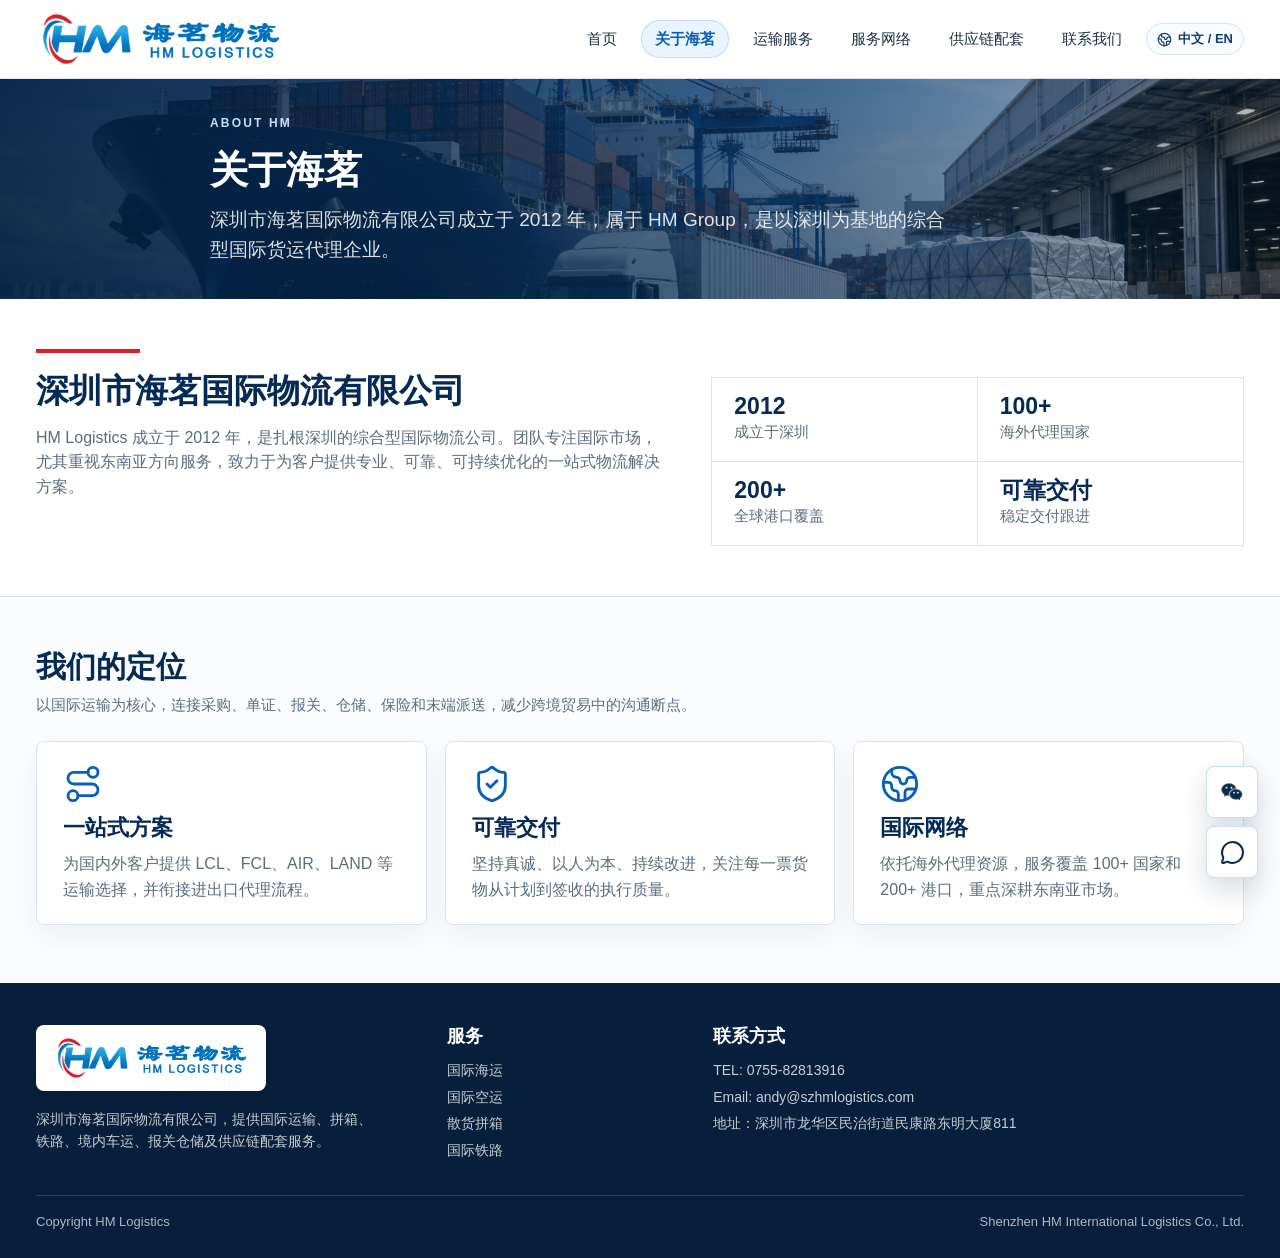
==== commit aa421479: "Update navigation and mobile layout" ====
--- a/about.html
+++ b/about.html
@@ -37,6 +37,7 @@
           <i data-lucide="menu" aria-hidden="true"></i>
         </button>
         <nav class="nav-links" data-nav>
+          <a href="index.html" data-route="home" data-i18n="navHome">首页</a>
           <a href="about.html" data-route="about" data-i18n="navAbout">关于海茗</a>
           <a href="services.html" data-route="services" data-i18n="navTransport">运输服务</a>
           <a href="network.html" data-route="network" data-i18n="navNetwork">服务网络</a>
--- a/styles.css
+++ b/styles.css
@@ -3470,3 +3470,103 @@
   }
 }
 
+/* Mobile layout corrections: keep language switch in the header and align footer columns */
+@media (max-width: 820px) {
+  .site-header .main-nav {
+    justify-content: flex-start;
+    gap: 8px;
+  }
+
+  .site-header .brand {
+    margin-right: auto;
+  }
+
+  .site-header .menu-toggle {
+    order: 3;
+    flex: 0 0 42px;
+  }
+
+  .site-header .nav-links {
+    position: static;
+    order: 2;
+    display: flex;
+    width: auto;
+    margin: 0;
+    padding: 0;
+    border: 0;
+    background: transparent;
+    box-shadow: none;
+  }
+
+  .site-header .nav-links a {
+    display: none;
+  }
+
+  .site-header .nav-language,
+  body.nav-open .site-header .nav-language {
+    display: inline-flex;
+    width: auto;
+    min-height: 42px;
+    margin: 0;
+    padding: 0 12px;
+  }
+
+  .site-header .nav-language span {
+    display: inline;
+  }
+
+  body.nav-open .site-header .nav-links {
+    position: fixed;
+    top: 76px;
+    left: 22px;
+    right: 22px;
+    z-index: 60;
+    flex-direction: column;
+    align-items: stretch;
+    padding: 14px;
+    border: 1px solid var(--line);
+    background: var(--white);
+    box-shadow: var(--shadow);
+  }
+
+  body.nav-open .site-header .nav-links a {
+    display: inline-flex;
+  }
+
+  body.nav-open .site-header .nav-language {
+    position: fixed;
+    top: 17px;
+    right: 72px;
+    z-index: 70;
+  }
+}
+
+@media (max-width: 620px) {
+  .site-footer .footer-grid {
+    grid-template-columns: minmax(104px, 0.72fr) minmax(0, 1.28fr);
+    gap: 18px 18px;
+    padding: 32px 0 22px;
+    align-items: start;
+  }
+
+  .site-footer .footer-grid > div:first-child {
+    grid-column: 1 / -1;
+  }
+
+  .site-footer .footer-grid > div:last-child {
+    margin-left: 0;
+  }
+
+  .site-footer .footer-grid h3 {
+    margin-bottom: 10px;
+    font-size: 17px;
+  }
+
+  .site-footer .footer-grid a,
+  .site-footer .footer-grid p {
+    margin: 4px 0;
+    font-size: 13px;
+    line-height: 1.48;
+  }
+}
+
